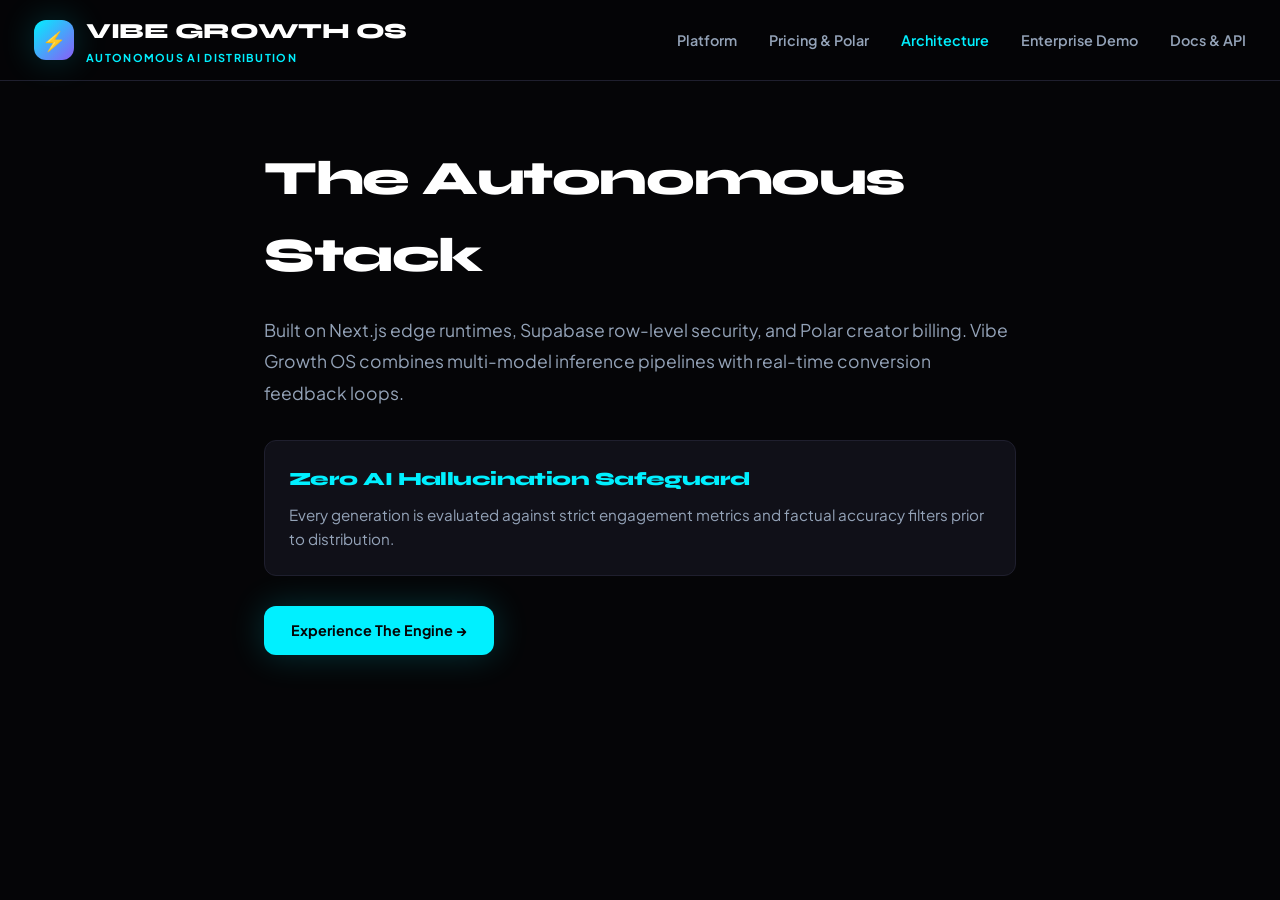
==== about.html @ f1a5e1f5 "feat: initial release of scalenova-demo-09-vibe-growth-os" ====
<!DOCTYPE html><html lang="en"><head><meta charset="UTF-8"><title>Architecture — Vibe Growth OS</title><link rel="stylesheet" href="src/styles/theme.css"></head><body>
<header class="site-header"><div class="container header-inner"><a href="index.html" class="brand"><div class="brand-icon">⚡</div><div><span class="brand-name">VIBE GROWTH OS</span><span class="brand-sub">Autonomous AI Distribution</span></div></a><nav><ul class="nav-links"><li><a href="index.html" class="nav-link">Platform</a></li><li><a href="pricing.html" class="nav-link">Pricing & Polar</a></li><li><a href="about.html" class="nav-link active">Architecture</a></li><li><a href="demo-request.html" class="nav-link">Enterprise Demo</a></li><li><a href="contact.html" class="nav-link">Docs & API</a></li></ul></nav></div></header>
<div class="container" style="max-width:800px; padding:60px 24px 100px;"><h1 style="font-size:3rem; margin-bottom:20px;">The Autonomous Stack</h1><p style="color:var(--text-muted); font-size:1.1rem; line-height:1.8; margin-bottom:30px;">Built on Next.js edge runtimes, Supabase row-level security, and Polar creator billing. Vibe Growth OS combines multi-model inference pipelines with real-time conversion feedback loops.</p>
<div style="background:var(--bg-card); padding:24px; border-radius:var(--radius-md); border:1px solid var(--border-subtle); margin-bottom:30px;">
<h3 style="color:var(--color-cyan); margin-bottom:8px;">Zero AI Hallucination Safeguard</h3><p style="color:var(--text-muted); font-size:0.95rem;">Every generation is evaluated against strict engagement metrics and factual accuracy filters prior to distribution.</p>
</div>
<a href="demo-request.html" class="btn btn-cyan">Experience The Engine &rarr;</a>
</div></body></html>
---- src/styles/theme.css ----
/* ==============================================================================
   SCALENOVA SYSTEMS — DEMO 09: VIBE GROWTH OS
   Autonomous AI Marketing Engine & SaaS Starter Design System
   ============================================================================== */

@import url('https://fonts.googleapis.com/css2?family=Plus+Jakarta+Sans:wght@300;400;500;600;700;800&family=JetBrains+Mono:wght@400;500;700&family=Syne:wght@700;800&display=swap');

:root {
  --bg-primary: #050507;
  --bg-secondary: #0A0A0F;
  --bg-card: #101018;
  --surface-glass: rgba(255, 255, 255, 0.03);
  --border-subtle: #1F1F2E;
  --border-cyan: #00F0FF;
  
  --color-cyan: #00F0FF;
  --color-purple: #8B5CF6;
  --color-pink: #F43F5E;
  --color-emerald: #10B981;
  
  --text-main: #FFFFFF;
  --text-muted: #94A3B8;
  --text-light: #64748B;

  --shadow-glow: 0 0 35px rgba(0, 240, 255, 0.2);
  --shadow-purple-glow: 0 0 35px rgba(139, 92, 246, 0.2);

  --font-main: 'Plus Jakarta Sans', sans-serif;
  --font-display: 'Syne', sans-serif;
  --font-mono: 'JetBrains Mono', monospace;
  
  --radius-sm: 6px;
  --radius-md: 12px;
  --radius-lg: 20px;
  --radius-full: 9999px;
  --transition: all 0.25s cubic-bezier(0.16, 1, 0.3, 1);
}

* { box-sizing: border-box; margin: 0; padding: 0; }

body {
  background-color: var(--bg-primary);
  color: var(--text-main);
  font-family: var(--font-main);
  line-height: 1.6;
  -webkit-font-smoothing: antialiased;
  overflow-x: hidden;
}

h1, h2, h3, h4, .font-display {
  font-family: var(--font-display);
  font-weight: 800;
  letter-spacing: -0.03em;
  color: var(--text-main);
}

a { color: inherit; text-decoration: none; }

.container {
  width: 100%;
  max-width: 1260px;
  margin: 0 auto;
  padding: 0 24px;
}

/* Dispatch Bar */
.dispatch-bar {
  background: linear-gradient(90deg, #1E1B4B 0%, #0F172A 50%, #1E1B4B 100%);
  color: #E2E8F0;
  font-size: 0.8rem;
  font-weight: 600;
  padding: 9px 0;
  text-align: center;
  border-bottom: 1px solid rgba(0, 240, 255, 0.2);
}
.dispatch-bar span { color: var(--color-cyan); }

/* Site Header */
.site-header {
  position: sticky;
  top: 0;
  z-index: 100;
  background: rgba(5, 5, 7, 0.88);
  backdrop-filter: blur(16px);
  border-bottom: 1px solid var(--border-subtle);
}
.header-inner {
  display: flex;
  align-items: center;
  justify-content: space-between;
  height: 80px;
}
.brand {
  display: flex;
  align-items: center;
  gap: 12px;
}
.brand-icon {
  width: 40px;
  height: 40px;
  background: linear-gradient(135deg, var(--color-cyan) 0%, var(--color-purple) 100%);
  border-radius: var(--radius-md);
  display: flex;
  align-items: center;
  justify-content: center;
  color: #000;
  font-weight: 900;
  font-size: 1.2rem;
  box-shadow: var(--shadow-glow);
}
.brand-name {
  font-family: var(--font-display);
  font-size: 1.35rem;
  font-weight: 800;
  letter-spacing: -0.02em;
}
.brand-sub {
  font-size: 0.68rem;
  color: var(--color-cyan);
  text-transform: uppercase;
  letter-spacing: 0.12em;
  font-weight: 700;
  display: block;
}

.nav-links {
  display: flex;
  gap: 32px;
  list-style: none;
}
.nav-link {
  font-size: 0.9rem;
  font-weight: 600;
  color: var(--text-muted);
  transition: var(--transition);
  padding: 6px 0;
}
.nav-link:hover, .nav-link.active {
  color: var(--color-cyan);
}

.btn {
  display: inline-flex;
  align-items: center;
  justify-content: center;
  gap: 8px;
  padding: 12px 26px;
  border-radius: var(--radius-md);
  font-weight: 700;
  font-size: 0.9rem;
  cursor: pointer;
  transition: var(--transition);
  border: 1px solid transparent;
}
.btn-cyan {
  background: var(--color-cyan);
  color: #050507;
  box-shadow: var(--shadow-glow);
}
.btn-cyan:hover {
  background: #38F8FF;
  transform: translateY(-2px);
  box-shadow: 0 0 40px rgba(0, 240, 255, 0.4);
}
.btn-glass {
  background: var(--surface-glass);
  border-color: var(--border-subtle);
  color: #FFF;
}
.btn-glass:hover {
  border-color: var(--color-cyan);
  color: var(--color-cyan);
  background: rgba(0, 240, 255, 0.05);
}

/* Hero Section */
.hero {
  padding: 110px 0 90px;
  text-align: center;
  position: relative;
  background: radial-gradient(circle at 50% 10%, rgba(0, 240, 255, 0.12) 0%, transparent 60%),
              radial-gradient(circle at 80% 40%, rgba(139, 92, 246, 0.1) 0%, transparent 60%);
}
.hero-badge {
  display: inline-flex;
  align-items: center;
  gap: 8px;
  background: rgba(0, 240, 255, 0.08);
  border: 1px solid rgba(0, 240, 255, 0.3);
  padding: 6px 16px;
  border-radius: var(--radius-full);
  font-size: 0.8rem;
  font-weight: 700;
  color: var(--color-cyan);
  margin-bottom: 24px;
}
.hero-title {
  font-size: 4.2rem;
  line-height: 1.1;
  max-width: 950px;
  margin: 0 auto 24px;
}
.hero-title span {
  background: linear-gradient(135deg, var(--color-cyan) 0%, var(--color-purple) 100%);
  -webkit-background-clip: text;
  -webkit-text-fill-color: transparent;
}
.hero-lead {
  font-size: 1.2rem;
  color: var(--text-muted);
  max-width: 680px;
  margin: 0 auto 40px;
  line-height: 1.7;
}

/* Interactive Studio Simulator */
.studio-card {
  max-width: 980px;
  margin: 0 auto;
  background: var(--bg-card);
  border: 1px solid var(--border-subtle);
  border-radius: var(--radius-lg);
  box-shadow: 0 20px 60px rgba(0,0,0,0.8), var(--shadow-glow);
  overflow: hidden;
  text-align: left;
}
.studio-header {
  background: #09090D;
  padding: 16px 24px;
  border-bottom: 1px solid var(--border-subtle);
  display: flex;
  justify-content: space-between;
  align-items: center;
}
.mac-dots {
  display: flex;
  gap: 8px;
}
.mac-dot {
  width: 12px;
  height: 12px;
  border-radius: 50%;
}
.studio-body {
  padding: 32px;
  display: grid;
  grid-template-columns: 1fr 1fr;
  gap: 32px;
}
.studio-input-wrap {
  display: flex;
  flex-direction: column;
}
.studio-output-wrap {
  background: #0A0A0F;
  border: 1px solid var(--border-subtle);
  border-radius: var(--radius-md);
  padding: 20px;
  font-family: var(--font-mono);
  font-size: 0.88rem;
  line-height: 1.6;
  color: #A5F3FC;
  position: relative;
  min-height: 240px;
}

/* Features Grid */
.section {
  padding: 100px 0;
}
.section-header {
  text-align: center;
  max-width: 640px;
  margin: 0 auto 60px;
}
.section-tag {
  color: var(--color-cyan);
  font-size: 0.8rem;
  font-weight: 800;
  letter-spacing: 0.15em;
  text-transform: uppercase;
  margin-bottom: 12px;
  display: block;
}
.section-title {
  font-size: 2.8rem;
  margin-bottom: 16px;
}
.section-desc {
  color: var(--text-muted);
  font-size: 1.05rem;
}

.feature-grid {
  display: grid;
  grid-template-columns: repeat(auto-fit, minmax(320px, 1fr));
  gap: 28px;
}
.feature-card {
  background: var(--bg-card);
  border: 1px solid var(--border-subtle);
  border-radius: var(--radius-md);
  padding: 36px 28px;
  transition: var(--transition);
  position: relative;
}
.feature-card:hover {
  border-color: var(--color-cyan);
  transform: translateY(-4px);
  box-shadow: var(--shadow-glow);
}
.feature-icon {
  width: 52px;
  height: 52px;
  border-radius: var(--radius-md);
  background: rgba(0, 240, 255, 0.1);
  color: var(--color-cyan);
  display: flex;
  align-items: center;
  justify-content: center;
  margin-bottom: 24px;
  font-size: 1.4rem;
}
.feature-title {
  font-size: 1.3rem;
  margin-bottom: 12px;
}
.feature-desc {
  color: var(--text-muted);
  font-size: 0.92rem;
  line-height: 1.7;
}

/* Pricing Grid */
.pricing-grid {
  display: grid;
  grid-template-columns: repeat(auto-fit, minmax(300px, 1fr));
  gap: 32px;
  max-width: 1080px;
  margin: 0 auto;
}
.pricing-card {
  background: var(--bg-card);
  border: 1px solid var(--border-subtle);
  border-radius: var(--radius-lg);
  padding: 40px 32px;
  display: flex;
  flex-direction: column;
  position: relative;
}
.pricing-card.featured {
  border-color: var(--color-cyan);
  box-shadow: var(--shadow-glow);
  background: linear-gradient(180deg, rgba(0, 240, 255, 0.05) 0%, var(--bg-card) 40%);
}
.plan-badge {
  position: absolute;
  top: -14px;
  right: 28px;
  background: var(--color-cyan);
  color: #000;
  font-weight: 800;
  font-size: 0.75rem;
  padding: 4px 12px;
  border-radius: var(--radius-full);
  text-transform: uppercase;
}
.plan-name { font-size: 1.3rem; margin-bottom: 8px; }
.plan-desc { color: var(--text-muted); font-size: 0.88rem; margin-bottom: 24px; }
.plan-price { font-size: 3rem; font-weight: 900; font-family: var(--font-display); margin-bottom: 24px; }
.plan-price span { font-size: 1rem; color: var(--text-muted); font-weight: 400; }
.plan-features { list-style: none; margin-bottom: 32px; flex-grow: 1; }
.plan-features li {
  margin-bottom: 12px;
  font-size: 0.9rem;
  color: #CBD5E1;
  display: flex;
  align-items: center;
  gap: 10px;
}

/* Footer */
.site-footer {
  background: #030304;
  border-top: 1px solid var(--border-subtle);
  padding: 80px 0 32px;
}
.footer-grid {
  display: grid;
  grid-template-columns: 1.5fr 1fr 1fr 1fr;
  gap: 40px;
  margin-bottom: 60px;
}
.footer-col h4 {
  font-size: 0.95rem;
  color: var(--color-cyan);
  margin-bottom: 20px;
  letter-spacing: 0.05em;
}
.footer-links { list-style: none; }
.footer-links li { margin-bottom: 12px; }
.footer-links a { color: var(--text-muted); font-size: 0.88rem; transition: var(--transition); }
.footer-links a:hover { color: #FFF; }
.footer-bottom {
  border-top: 1px solid var(--border-subtle);
  padding-top: 30px;
  display: flex;
  justify-content: space-between;
  font-size: 0.82rem;
  color: var(--text-light);
}

@media(max-width: 860px) {
  .hero-title { font-size: 2.8rem; }
  .studio-body { grid-template-columns: 1fr; }
  .footer-grid { grid-template-columns: 1fr; }
  .nav-links { display: none; }
}
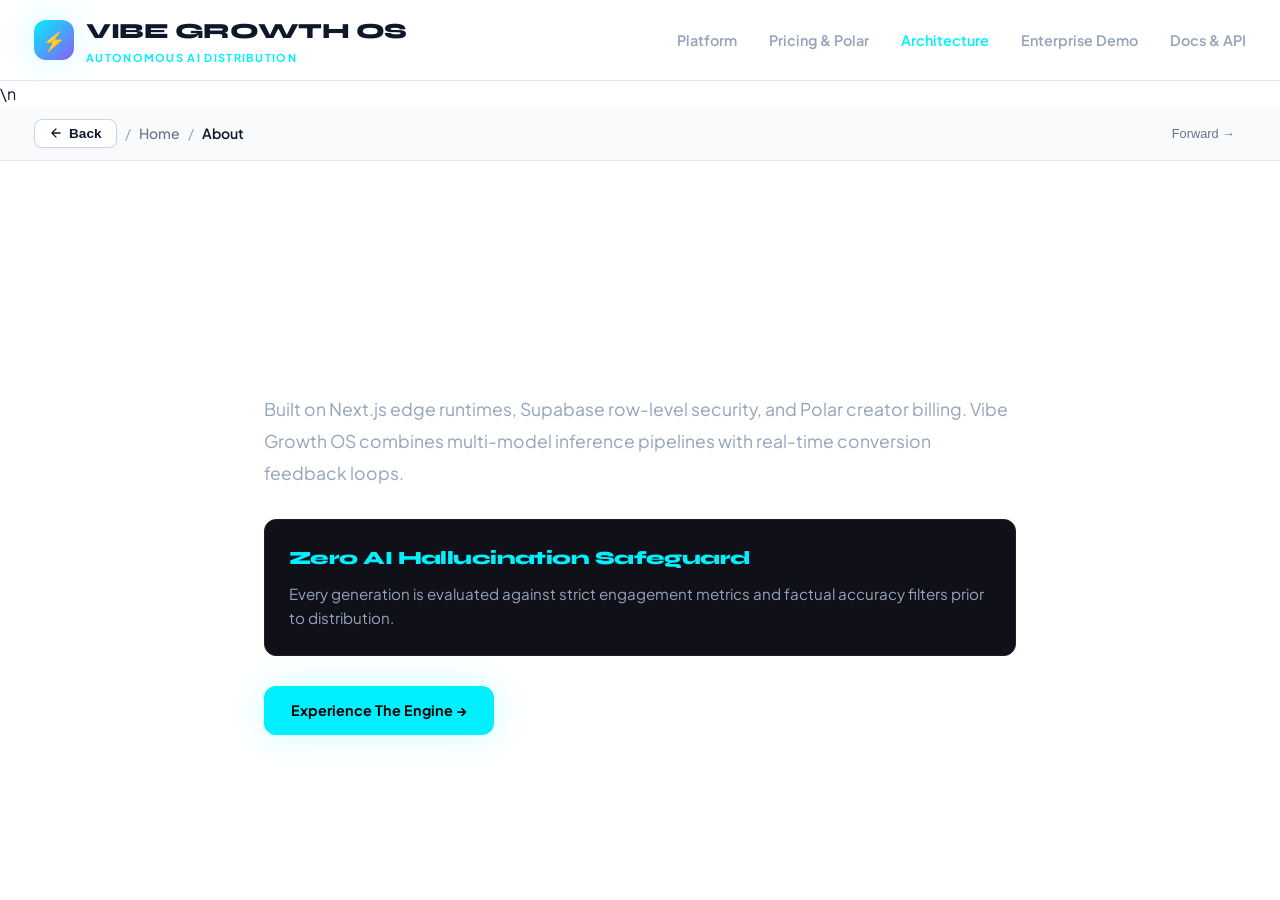
==== commit 847bce9d: "feat: upgrade to Light Luxury design system, stacked single-column forms, in-window navigation & mob" ====
--- a/about.html
+++ b/about.html
@@ -1,5 +1,24 @@
 <!DOCTYPE html><html lang="en"><head><meta charset="UTF-8"><title>Architecture — Vibe Growth OS</title><link rel="stylesheet" href="src/styles/theme.css"></head><body>
-<header class="site-header"><div class="container header-inner"><a href="index.html" class="brand"><div class="brand-icon">⚡</div><div><span class="brand-name">VIBE GROWTH OS</span><span class="brand-sub">Autonomous AI Distribution</span></div></a><nav><ul class="nav-links"><li><a href="index.html" class="nav-link">Platform</a></li><li><a href="pricing.html" class="nav-link">Pricing & Polar</a></li><li><a href="about.html" class="nav-link active">Architecture</a></li><li><a href="demo-request.html" class="nav-link">Enterprise Demo</a></li><li><a href="contact.html" class="nav-link">Docs & API</a></li></ul></nav></div></header>
+<header class="site-header"><div class="container header-inner"><a href="index.html" class="brand"><div class="brand-icon">⚡</div><div><span class="brand-name">VIBE GROWTH OS</span><span class="brand-sub">Autonomous AI Distribution</span></div></a><nav><ul class="nav-links"><li><a href="index.html" class="nav-link">Platform</a></li><li><a href="pricing.html" class="nav-link">Pricing & Polar</a></li><li><a href="about.html" class="nav-link active">Architecture</a></li><li><a href="demo-request.html" class="nav-link">Enterprise Demo</a></li><li><a href="contact.html" class="nav-link">Docs & API</a></li></ul></nav></div></header>\n
+  <!-- In-Window Breadcrumb & Front/Back Navigation -->
+  <div class="subpage-nav-bar">
+    <div class="container" style="display:flex; align-items:center; justify-content:space-between; flex-wrap:wrap; gap:12px;">
+      <div style="display:flex; align-items:center; gap:8px; font-size:0.875rem;">
+        <button onclick="window.history.length > 1 ? window.history.back() : window.location.href=\'index.html\'" class="btn-subpage-back" aria-label="Navigate Back">
+          <svg width="14" height="14" viewBox="0 0 24 24" fill="none" stroke="currentColor" stroke-width="2.2" stroke-linecap="round" stroke-linejoin="round"><path d="M19 12H5M12 19l-7-7 7-7"/></svg>
+          Back
+        </button>
+        <span style="color:#94A3B8;">/</span>
+        <a href="index.html" style="color:#64748B; text-decoration:none; font-weight:500;">Home</a>
+        <span style="color:#94A3B8;">/</span>
+        <span style="color:#0F172A; font-weight:600;">About</span>
+      </div>
+      <div style="display:flex; align-items:center; gap:8px;">
+        <button onclick="window.history.forward()" style="display:inline-flex; align-items:center; gap:4px; background:transparent; border:1px solid transparent; color:#64748B; padding:6px 10px; border-radius:6px; font-size:0.8rem; cursor:pointer;" title="Navigate Forward">Forward &rarr;</button>
+      </div>
+    </div>
+  </div>
+
 <div class="container" style="max-width:800px; padding:60px 24px 100px;"><h1 style="font-size:3rem; margin-bottom:20px;">The Autonomous Stack</h1><p style="color:var(--text-muted); font-size:1.1rem; line-height:1.8; margin-bottom:30px;">Built on Next.js edge runtimes, Supabase row-level security, and Polar creator billing. Vibe Growth OS combines multi-model inference pipelines with real-time conversion feedback loops.</p>
 <div style="background:var(--bg-card); padding:24px; border-radius:var(--radius-md); border:1px solid var(--border-subtle); margin-bottom:30px;">
 <h3 style="color:var(--color-cyan); margin-bottom:8px;">Zero AI Hallucination Safeguard</h3><p style="color:var(--text-muted); font-size:0.95rem;">Every generation is evaluated against strict engagement metrics and factual accuracy filters prior to distribution.</p>
--- a/src/styles/theme.css
+++ b/src/styles/theme.css
@@ -416,3 +416,220 @@
   .footer-grid { grid-template-columns: 1fr; }
   .nav-links { display: none; }
 }
+\n
+/* =========================================================================
+ * SCALENOVA PREMIUM LIGHT LUXURY & MOTIONSITES.AI DESIGN SYSTEM TOKENS
+ * Mobile-First Single-Column Stacked Forms, Light Luxury Aesthetic,
+ * Micro-Animations, Smooth In-Window Navigation & Floating Indicators.
+ * ========================================================================= */
+
+:root {
+  --sn-bg-primary: #FFFFFF;
+  --sn-bg-secondary: #F8FAFC;
+  --sn-bg-tertiary: #F1F5F9;
+  --sn-card-bg: #FFFFFF;
+  --sn-border-subtle: #E2E8F0;
+  --sn-border-focus: #3B82F6;
+  --sn-text-main: #0F172A;
+  --sn-text-body: #334155;
+  --sn-text-muted: #64748B;
+  --sn-shadow-card: 0 4px 20px -2px rgba(15, 23, 42, 0.05), 0 2px 6px -1px rgba(15, 23, 42, 0.02);
+  --sn-shadow-hover: 0 20px 35px -10px rgba(15, 23, 42, 0.08), 0 1px 3px rgba(0, 0, 0, 0.05);
+}
+
+/* 1. LIGHT LUXURY BACKGROUND TRANSFORMATION */
+body {
+  background-color: #FFFFFF !important;
+  color: #0F172A !important;
+  overflow-x: hidden !important;
+}
+
+.top-dispatch-bar {
+  background: #F1F5F9 !important;
+  color: #0F172A !important;
+  border-bottom: 1px solid #E2E8F0 !important;
+}
+
+.top-dispatch-bar a {
+  color: #0F172A !important;
+}
+
+.site-header {
+  background: rgba(255, 255, 255, 0.94) !important;
+  backdrop-filter: blur(16px) !important;
+  -webkit-backdrop-filter: blur(16px) !important;
+  border-bottom: 1px solid #E2E8F0 !important;
+  box-shadow: 0 1px 4px rgba(0, 0, 0, 0.03) !important;
+}
+
+.site-footer {
+  background-color: #F8FAFC !important;
+  color: #475569 !important;
+  border-top: 1px solid #E2E8F0 !important;
+}
+
+.site-footer h3, .site-footer h4, .footer-brand h3, .footer-col h4, .footer-column h4 {
+  color: #0F172A !important;
+}
+
+.site-footer a {
+  color: #64748B !important;
+  transition: color 0.2s ease !important;
+}
+
+.site-footer a:hover {
+  color: #2563EB !important;
+}
+
+.footer-bottom {
+  border-top: 1px solid #E2E8F0 !important;
+  color: #64748B !important;
+}
+
+/* 2. MOBILE-FIRST SINGLE-COLUMN STACKED FORMS (ZERO COLLISION) */
+form {
+  display: flex !important;
+  flex-direction: column !important;
+  width: 100% !important;
+}
+
+.form-row-2col, .form-row, .form-grid, .grid-cols-2 {
+  display: flex !important;
+  flex-direction: column !important;
+  width: 100% !important;
+  gap: 16px !important;
+  margin-bottom: 0 !important;
+}
+
+.form-group, .field, .input-group {
+  width: 100% !important;
+  display: flex !important;
+  flex-direction: column !important;
+  gap: 6px !important;
+  margin-bottom: 18px !important;
+  box-sizing: border-box !important;
+}
+
+.form-group label, .field label {
+  font-size: 0.875rem !important;
+  font-weight: 600 !important;
+  color: #1E293B !important;
+  margin-bottom: 4px !important;
+  display: block !important;
+  letter-spacing: -0.01em !important;
+}
+
+.form-group input, .form-group select, .form-group textarea,
+.field input, .field select, .field textarea,
+input[type="text"], input[type="email"], input[type="tel"], input[type="date"], input[type="number"], select, textarea {
+  width: 100% !important;
+  max-width: 100% !important;
+  box-sizing: border-box !important;
+  display: block !important;
+  padding: 13px 16px !important;
+  border: 1px solid #CBD5E1 !important;
+  border-radius: 10px !important;
+  background-color: #FFFFFF !important;
+  color: #0F172A !important;
+  font-size: 0.95rem !important;
+  line-height: 1.5 !important;
+  font-family: inherit !important;
+  transition: all 0.2s cubic-bezier(0.16, 1, 0.3, 1) !important;
+}
+
+.form-group input:focus, .form-group select:focus, .form-group textarea:focus,
+input:focus, select:focus, textarea:focus {
+  outline: none !important;
+  border-color: #3B82F6 !important;
+  box-shadow: 0 0 0 3px rgba(59, 130, 246, 0.16) !important;
+  background-color: #FFFFFF !important;
+}
+
+/* 3. MOTIONSITES.AI & 21ST.DEV ANIMATIONS & FLOATS */
+@keyframes floatSlowBadge {
+  0%, 100% { transform: translateY(0px); }
+  50% { transform: translateY(-5px); }
+}
+
+@keyframes pulseGlowEmerald {
+  0%, 100% { box-shadow: 0 0 0 0 rgba(16, 185, 129, 0.4); }
+  50% { box-shadow: 0 0 0 6px rgba(16, 185, 129, 0); }
+}
+
+.pulse-indicator, .live-indicator, .status-dot {
+  display: inline-block !important;
+  width: 8px !important;
+  height: 8px !important;
+  border-radius: 50% !important;
+  background-color: #10B981 !important;
+  animation: pulseGlowEmerald 2s infinite !important;
+  margin-right: 6px !important;
+  vertical-align: middle !important;
+}
+
+.bento-card, .card, .service-card, .feature-card, .product-card, .pricing-card, .case-card {
+  background: #FFFFFF !important;
+  border: 1px solid #E2E8F0 !important;
+  border-radius: 16px !important;
+  box-shadow: var(--sn-shadow-card) !important;
+  transition: all 0.3s cubic-bezier(0.16, 1, 0.3, 1) !important;
+}
+
+.bento-card:hover, .card:hover, .service-card:hover, .feature-card:hover, .product-card:hover, .pricing-card:hover, .case-card:hover {
+  transform: translateY(-4px) !important;
+  border-color: #CBD5E1 !important;
+  box-shadow: var(--sn-shadow-hover) !important;
+}
+
+/* 4. SUBPAGE IN-WINDOW BREADCRUMB & NAVIGATION */
+.subpage-nav-bar {
+  background: #F8FAFC !important;
+  border-bottom: 1px solid #E2E8F0 !important;
+  padding: 12px 0 !important;
+  position: relative !important;
+  z-index: 40 !important;
+}
+
+.btn-subpage-back {
+  display: inline-flex !important;
+  align-items: center !important;
+  gap: 6px !important;
+  background: #FFFFFF !important;
+  border: 1px solid #CBD5E1 !important;
+  color: #0F172A !important;
+  padding: 6px 14px !important;
+  border-radius: 8px !important;
+  font-weight: 600 !important;
+  font-size: 0.85rem !important;
+  cursor: pointer !important;
+  transition: all 0.2s ease !important;
+  box-shadow: 0 1px 3px rgba(0, 0, 0, 0.04) !important;
+}
+
+.btn-subpage-back:hover {
+  border-color: #3B82F6 !important;
+  color: #2563EB !important;
+  transform: translateX(-2px) !important;
+}
+
+/* 5. RESPONSIVE MOBILE POLISH */
+@media (max-width: 768px) {
+  .site-header {
+    padding: 12px 0 !important;
+  }
+  .container {
+    padding-left: 20px !important;
+    padding-right: 20px !important;
+  }
+  h1 {
+    font-size: 2.1rem !important;
+    line-height: 1.2 !important;
+  }
+  .site-footer {
+    padding: 50px 0 30px !important;
+  }
+  .footer-grid {
+    grid-template-columns: 1fr !important;
+    gap: 32px !important;
+  }
+}
